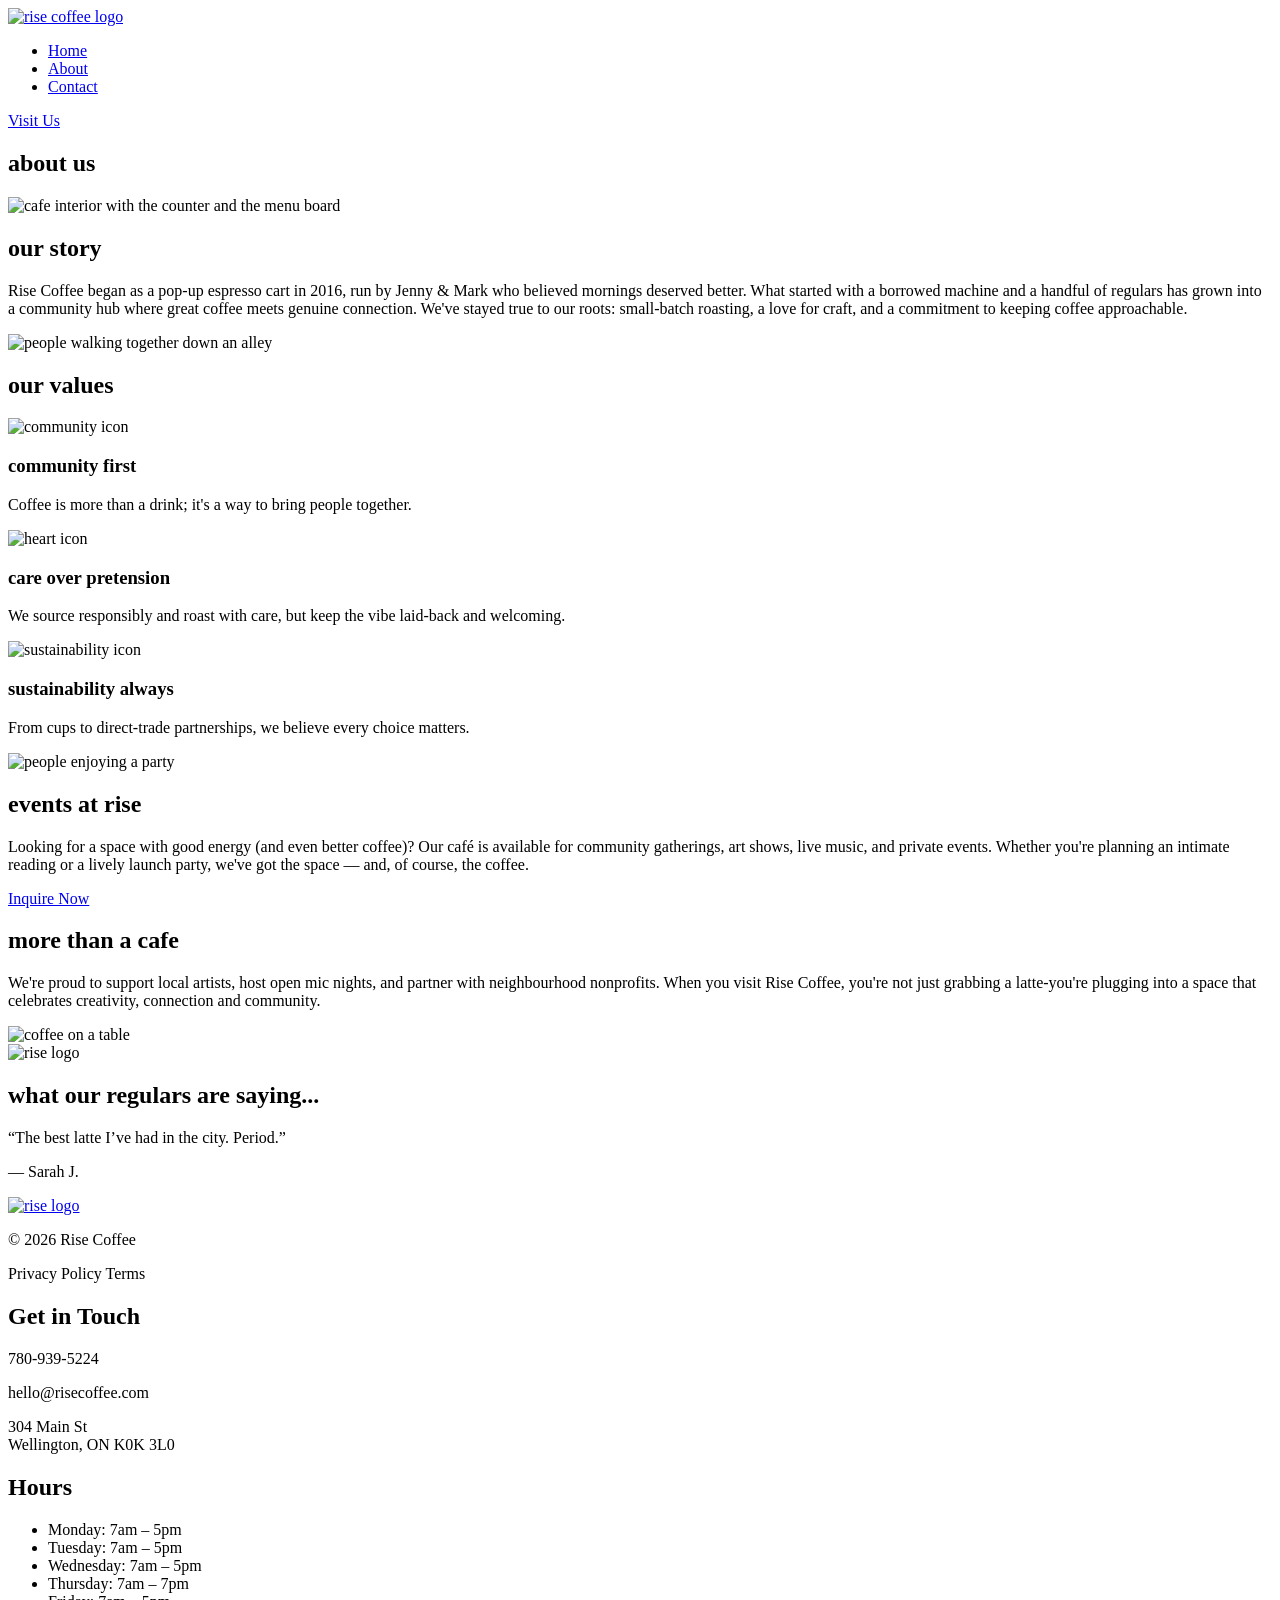
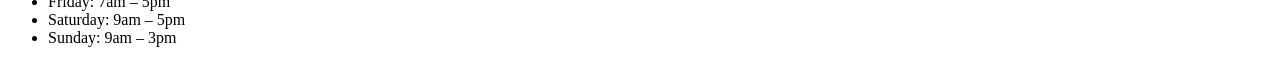
==== about.html @ 44389d26 "Add files via upload" ====
<!DOCTYPE html>
<html>
<head>
	<meta charset="utf-8">
	<meta name="viewport" content="width=device-width, initial-scale=1">
	<title>About | Rise Coffee</title>
	<link rel="stylesheet" href="normalize.css"> 
	<link rel="stylesheet" href="layout.css">
	<link rel="stylesheet" href="style.css"> 
	<link rel="preconnect" href="https://fonts.googleapis.com">
	<link rel="preconnect" href="https://fonts.gstatic.com" crossorigin>
	<link href="https://fonts.googleapis.com/css2?family=Space+Grotesk:wght@300..700&display=swap" rel="stylesheet">
</head>

<body>

<!-- Header -->
	<header>
		<div class= "header-content">
			<a href="index.html"><img src="images/rise-logo.svg" class="logo-header" alt="rise coffee logo"></a>
			<nav class= "nav">
				<ul>
					<li><a class="nav-link" href="index.html">Home</a></li>
					<li><a class="nav-link" href="about.html">About</a></li>
					<li><a class="nav-link" href="contact.html">Contact</a></li>
				</ul>
			</nav>
			<a class= "nav-button" href="index.html#visit">Visit Us</a>
				<div class="hamburger">
				 <div class="hamburger-bar"></div>
				 <div class="hamburger-bar"></div>
				 <div class="hamburger-bar"></div>
				</div>
		</div>
	</header>

	<main>

<!-- About Us -->
	<section class="section-padding sandstone-background">
		<div class="container">
			<div class="row row-justify-center">
				<h1> about us </h1>
			</div>
		</div>
		<div class="container">
			<div class="about-img">
				<img src="images/rise-coffee-2.jpg" class="about-hero-img" alt="cafe interior with the counter and the menu board">
				<img src="images/rise-icon.svg" class="about-icon" alt="">
			</div>
		</div>
	</section>

<!-- Our Story -->

	<section class="section-padding background-gold"> 
		<div class="container ">
			<div class="row row-align-center ">
				<div class="col col-lg-6 col-md-12 col-sm-12">
					<h2> our story</h2>
					<p> Rise Coffee began as a pop-up espresso cart in 2016, run by Jenny & Mark who believed mornings deserved better. What started with a borrowed machine and a handful of regulars has grown into a community hub where great coffee meets genuine connection. We've stayed true to our roots: small-batch roasting, a love for craft, and a commitment to keeping coffee approachable. </p>
				</div>
				<div class="col col-lg-6 col-md-12 col-sm-12 text-center">
					<div class="card-img-wrap">
						<img src="images/rise-coffee-10.jpg" class="story-image" alt="people walking together down an alley">
					</div>
				</div>
			</div>
		</div>
	</section>

<!-- Our Values Section -->

	<section class="sandstone-background section-padding">
	    	<h2 class="text-center">our values</h2>
	    	<div class="container">
		    	<div class="row">
			    	
			        	<div class="col col-lg-4 col-md-6 col-sm-12 text-center card-border">
			            	<img src="images/icon-1.png" class="icon-value" alt="community icon">
			            	<h3 class="text-center">community first</h3>
			            	<p class="text-center">Coffee is more than a drink; it's a way to bring people together.</p>
			        	</div>

			        	<div class="col col-lg-4 col-md-6 col-sm-12 text-center card-border">
			            	<img  src="images/Vector.png" class="icon-value" alt="heart icon">
			            	<h3 class="text-center">care over pretension</h3>
			            	<p class="text-center">We source responsibly and roast with care, but keep the vibe laid-back and welcoming.</p>
			        	</div>

			        	<div class="col col-lg-4 col-md-6 col-sm-12 text-center card-border">
			            	<img src="images/sustainability.png" class="icon-value" alt="sustainability icon">
			            	<h3 class="text-center">sustainability always</h3>
			            	<p class="text-center">From cups to direct-trade partnerships, we believe every choice matters.</p>
			        	</div>
			    	
			    </div>
			</div>
	</section>

<!-- Events -->

	<section class="sandstone-background section-padding">
		
			<div class="container">
				<div class="row row-align-center">

			    	<div class="events-image col col-lg-6 col-md-12 col-sm-12 text-center">
			    		<div class="card-img-wrap">
			       	 		<img src="images/rise-coffee-8.jpg" class="event-image card-img" alt='people enjoying a party'>
			       	 	</div>
			  		</div>

			   		<div class="events-text col col-lg-6 col-md-12 col-sm-12 event-text">
			        	<h2 >events at rise</h2>
			        	<p>Looking for a space with good energy (and even better coffee)? Our café is available for community gatherings, art shows, live music, and private events. Whether you're planning an intimate reading or a lively launch party, we've got the space — and, of course, the coffee.</p>
			        	<a class="button-secondary" href="contact.html">Inquire Now</a>
			   		</div>

			   	</div>
		   	</div>

	</section>

<!-- More than a Cafe -->

	<section class="background-gold section-padding"> 
		<div class="container ">
			<div class="row row-align-center">
				<div class="col col-lg-6 col-md-12 col-sm-12 event-text">
					<h2> more than a cafe </h2>
					<p> We're proud to support local artists, host open mic nights, and partner with neighbourhood nonprofits. When you visit Rise Coffee, you're not just grabbing a latte-you're plugging into a space that celebrates creativity, connection and community. </p>
				</div>
				<div class="col col-lg-6 col-md-12 col-sm-12 text-center">
					<div class="card-img-wrap">
						<img src="images/rise-coffee-9.jpg" class="card-img" alt="coffee on a table">
					</div>
				</div>
			</div>
		</div>
	</section>

	

<!-- Testimonials -->

	<section class="section-padding background-maroon">
			<div class="container">

				<!-- ROW -->
				<div class="row row-justify-center">
					<div class="col col-lg-8 col-md-12 col-sm-12 text-center">
						<!-- Decorative image, so alt is empty. A screen reader skips it. -->
						<img src="images/rise-icon-2.svg" class="icon-testimonial" alt="rise logo">
						<h2 class="text-white">what our regulars are saying...</h2>
						<p class="text-white quote">“The best latte I’ve had in the city. Period.”</p>
						<p class="text-white quote">— Sarah J.</p>
					</div>
				</div><!-- row ends -->

			</div><!-- container ends -->
		</section>

	</main>

<!-- FOOTER -->

	<footer class="section-padding background-plum">
		<div class="container">

			<!-- ROW -->
			<div class="row">

				<!-- COLUMN 1 -->
				<div class="col col-lg-4 col-md-6 col-sm-12">
					<a href="index.html"><img src="images/rise-logo.svg" class="logo-footer" alt="rise logo"></a>
					<p class="text-white">© 2026 Rise Coffee</p>
					<a class="nav-link">Privacy Policy</a>
					<a class="nav-link">Terms</a>
				</div>

				<!-- COLUMN 2 -->
				<div class="col col-lg-4 col-md-6 col-sm-12">
					<h2 class="text-white">Get in Touch</h2>
					<p class="text-white">780-939-5224</p>
					<p class="text-white">hello@risecoffee.com</p>
					<p class="text-white">304 Main St<br>Wellington, ON  K0K 3L0</p>
				</div>

				<!-- COLUMN 3 -->
				<div class="col col-lg-4 col-md-6 col-sm-12">
					<h2 class="text-white">Hours</h2>
					<ul>
						<li class="text-white">Monday: 7am – 5pm</li>
						<li class="text-white">Tuesday: 7am – 5pm</li>
						<li class="text-white">Wednesday: 7am – 5pm</li>
						<li class="text-white">Thursday: 7am – 7pm</li>
						<li class="text-white">Friday: 7am – 5pm</li>
						<li class="text-white">Saturday: 9am – 5pm</li>
						<li class="text-white">Sunday: 9am – 3pm</li>
					</ul>
				</div>

			</div><!-- row ends -->

		</div><!-- container ends -->
	</footer>
</body>
</html>
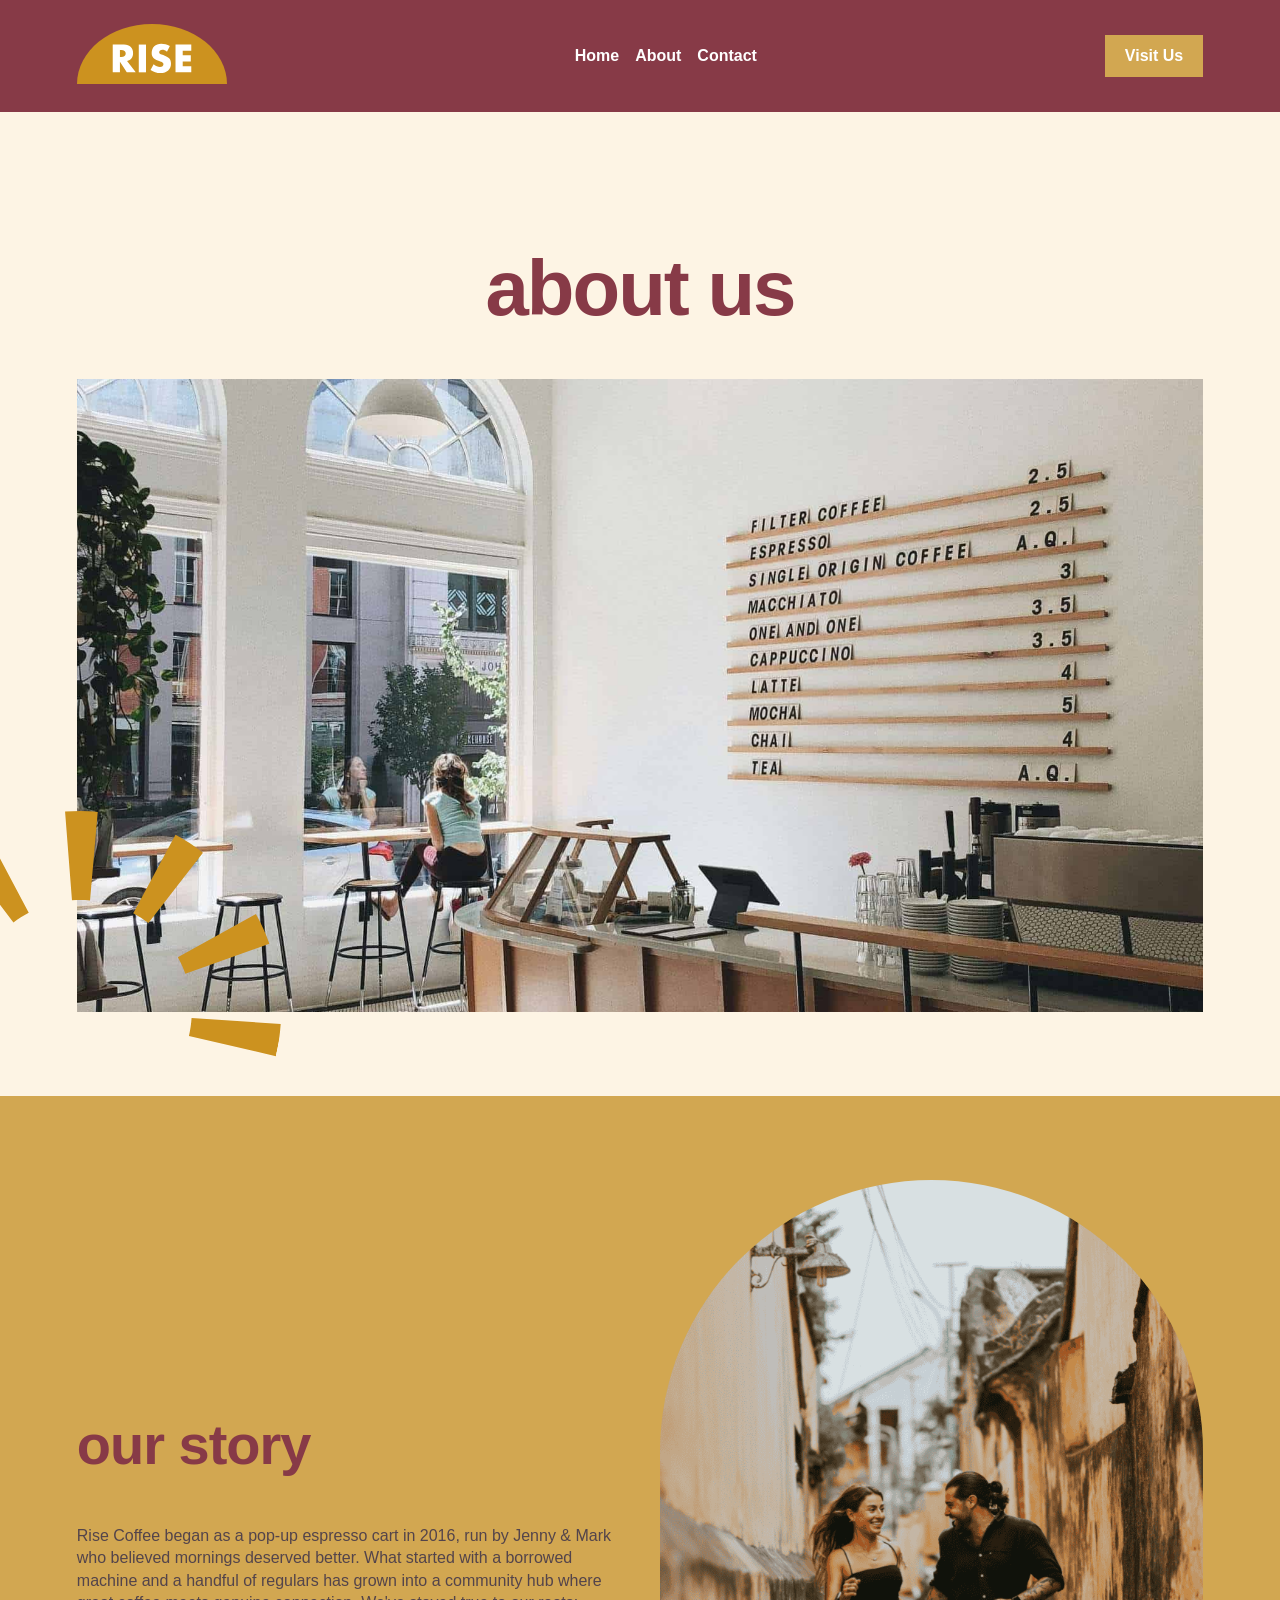
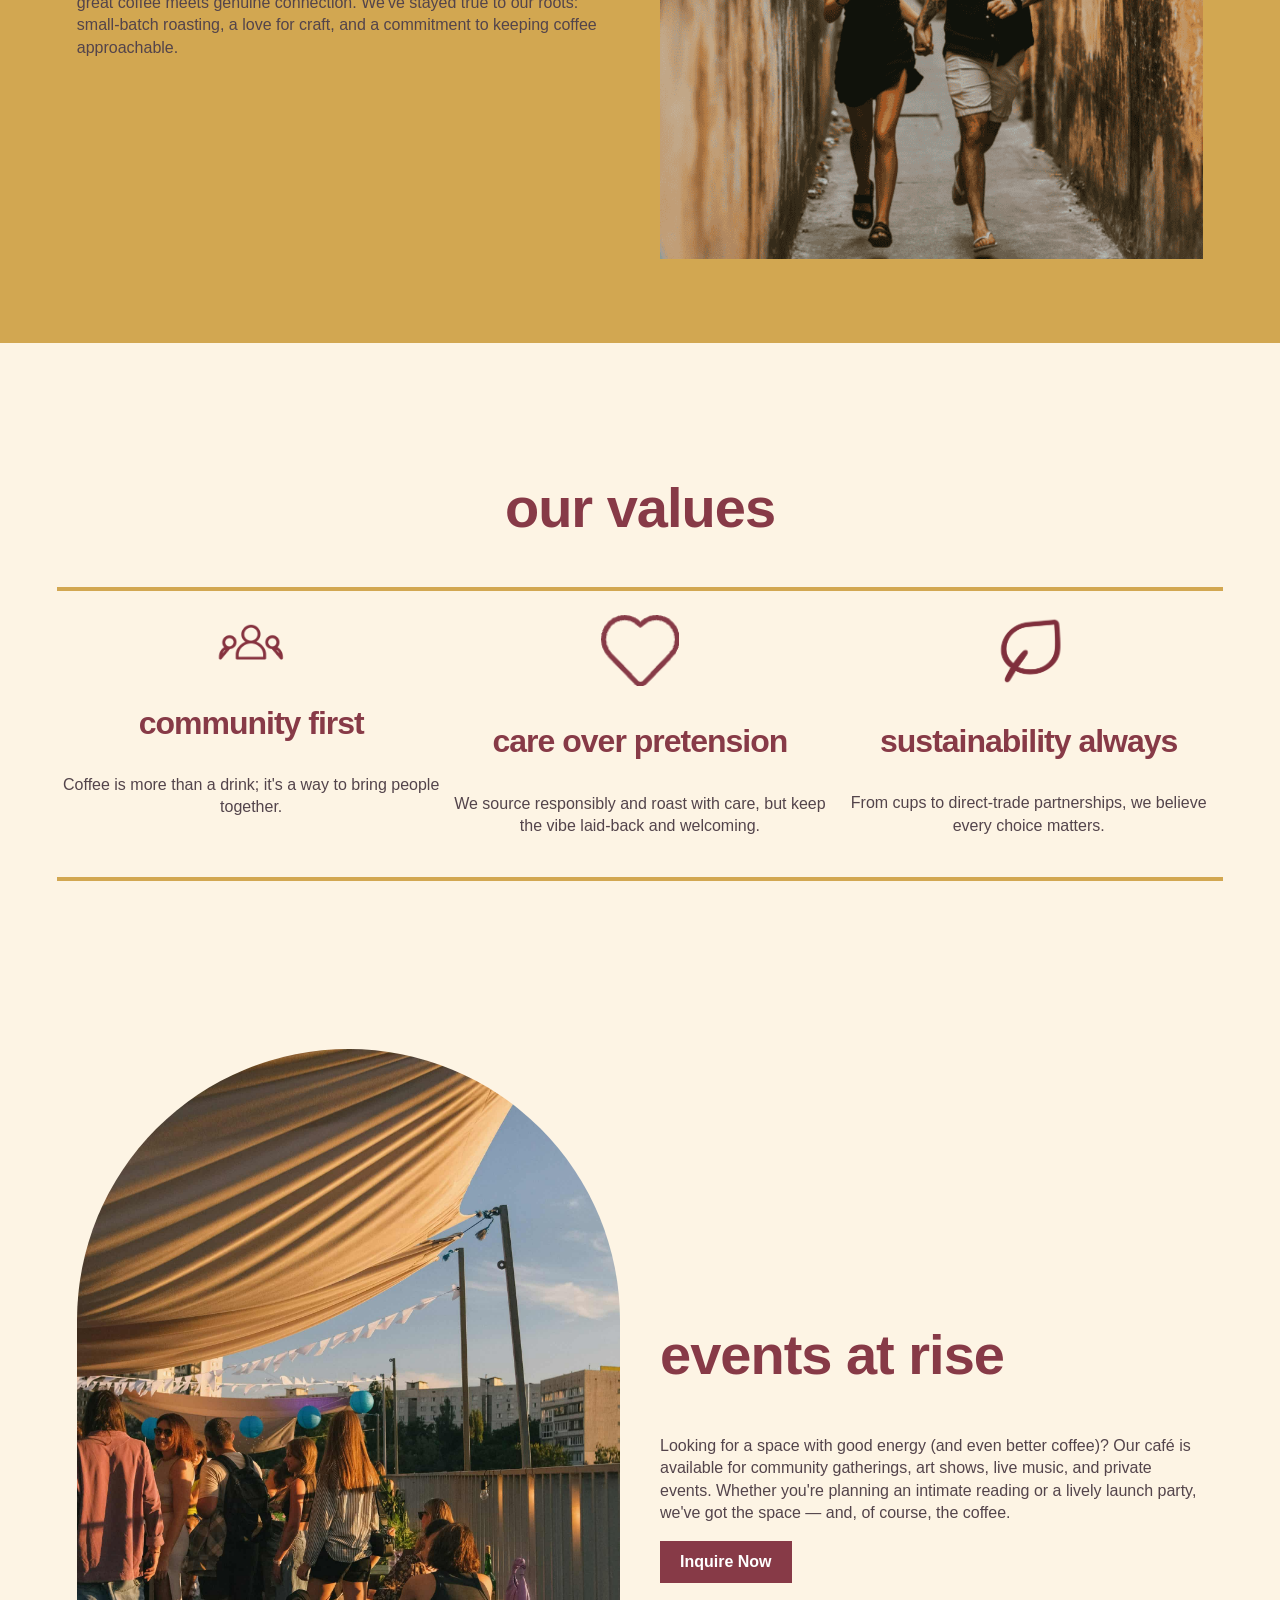
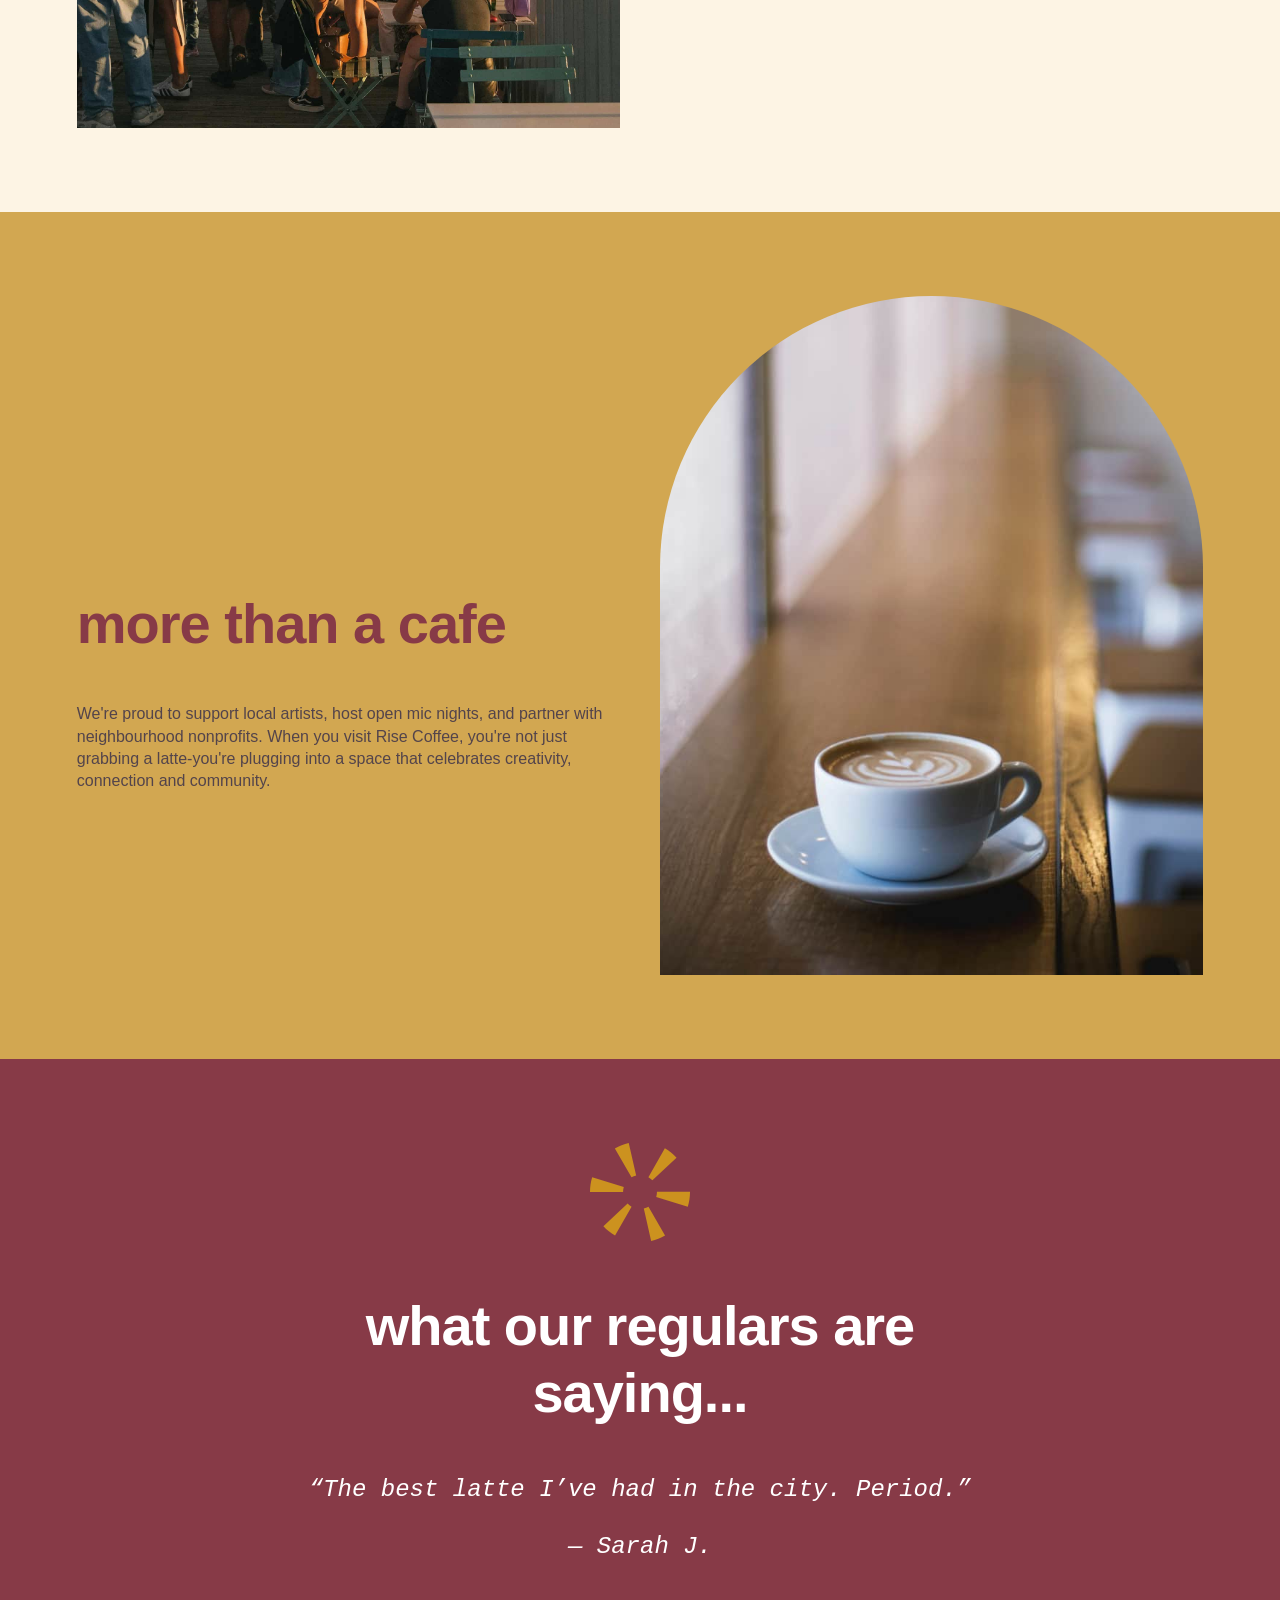
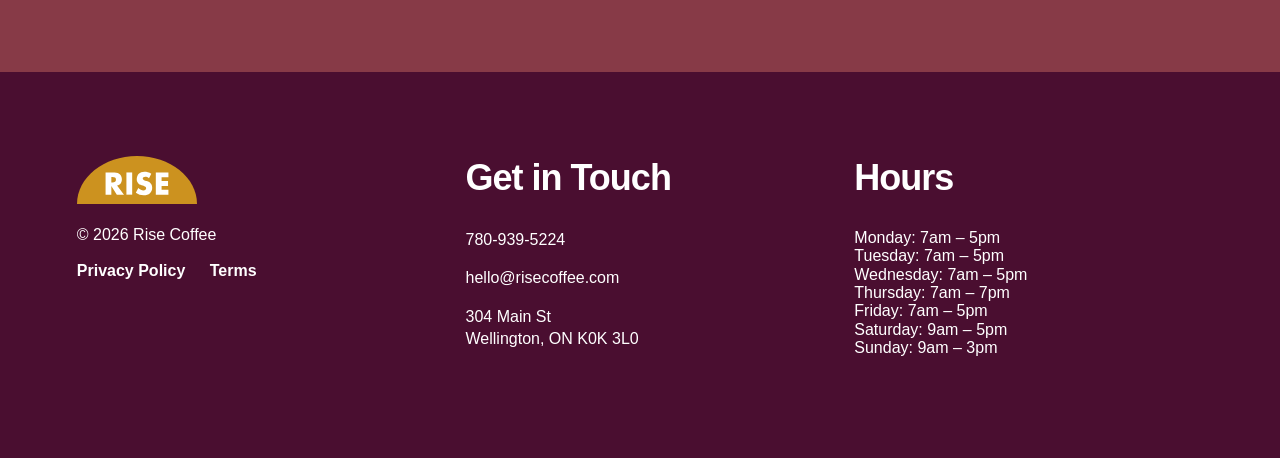
==== commit 7f4c19d2: "all pages up to date" ====
--- a/about.html
+++ b/about.html
@@ -1,15 +1,17 @@
 <!DOCTYPE html>
-<html>
+<html lang="en">
 <head>
 	<meta charset="utf-8">
 	<meta name="viewport" content="width=device-width, initial-scale=1">
 	<title>About | Rise Coffee</title>
+	<link rel="icon" href="images/favicon.png">
 	<link rel="stylesheet" href="normalize.css"> 
 	<link rel="stylesheet" href="layout.css">
 	<link rel="stylesheet" href="style.css"> 
 	<link rel="preconnect" href="https://fonts.googleapis.com">
 	<link rel="preconnect" href="https://fonts.gstatic.com" crossorigin>
 	<link href="https://fonts.googleapis.com/css2?family=Space+Grotesk:wght@300..700&display=swap" rel="stylesheet">
+	<meta name="description" content="A neighbourhood coffee shop on Whyte Avenue. Single origin, roasted here, open from seven.">
 </head>
 
 <body>
--- a/layout.css
+++ b/layout.css
@@ -0,0 +1,130 @@
+.container {
+	display: block;
+	width: 88%;
+	max-width: 1400px;
+	margin: 0 auto;
+
+}
+
+.container-full {
+	display: block;
+	width: 100%;
+	overflow-x: hidden;
+}
+
+/* ROW */
+
+.row {
+	display: flex;
+	flex-wrap: wrap;
+	align-items: stretch;
+	margin: 0px -20px;
+}
+
+.row-justify-end     { justify-content: flex-end; }
+.row-justify-center  { justify-content: center; }
+.row-justify-between { justify-content: space-between; }
+
+.row-align-end       { align-items: flex-end; }
+.row-align-center    { align-items: center; }
+
+/* COLUMNS */
+
+.col {
+	flex-grow: 1;
+	flex-shrink: 1;
+	flex-basis: 0%;
+	padding: 0px 20px;
+}
+
+.col-lg-1  { flex: 0 0 8.33%;  max-width: 8.33%; }
+.col-lg-2  { flex: 0 0 16.67%; max-width: 16.67%; }
+.col-lg-3  { flex: 0 0 25%;    max-width: 25%; }
+.col-lg-4  { flex: 0 0 33.33%; max-width: 33.33%; }
+.col-lg-5  { flex: 0 0 41.67%; max-width: 41.67%; }
+.col-lg-6  { flex: 0 0 50%;    max-width: 50%; }
+.col-lg-7  { flex: 0 0 58.33%; max-width: 58.33%; }
+.col-lg-8  { flex: 0 0 66.67%; max-width: 66.67%; }
+.col-lg-9  { flex: 0 0 75%;    max-width: 75%; }
+.col-lg-10 { flex: 0 0 83.33%; max-width: 83.33%; }
+.col-lg-11 { flex: 0 0 91.67%; max-width: 91.67%; }
+.col-lg-12 { flex: 0 0 100%;   max-width: 100%; }
+
+/* UTILITIES */
+
+.section-padding { padding: 84px 0px; }
+.text-center     { text-align: center; }
+.text-right      { text-align: right; }
+.img-full        { display: block; width: 100%; }
+
+/* Images */
+.story-image {
+  width: 100%;
+  height: 100%;
+  object-fit: cover;
+  display: block;
+}
+.event-image {
+  width: 100%;
+  height: 100%;
+  object-fit: cover;
+  display: block;
+}
+
+.event-text {
+	padding-top: 80px;
+}
+
+.icons {
+	padding-left: 50px;
+}
+
+/* ============================================
+   TABLET   481 to 768
+   ============================================ */
+
+@media screen and (max-width: 768px) and (min-width: 481px) {
+
+	.col-md-1  { flex-basis: 8.33%;   max-width: 8.33%; }
+	.col-md-2  { flex-basis: 16.67%;  max-width: 16.67%; }
+	.col-md-3  { flex-basis: 25.00%;  max-width: 25.00%; }
+	.col-md-4  { flex-basis: 33.33%;  max-width: 33.33%; }
+	.col-md-5  { flex-basis: 41.67%;  max-width: 41.67%; }
+	.col-md-6  { flex-basis: 50.00%;  max-width: 50.00%; }
+	.col-md-7  { flex-basis: 58.33%;  max-width: 58.33%; }
+	.col-md-8  { flex-basis: 66.67%;  max-width: 66.67%; }
+	.col-md-9  { flex-basis: 75.00%;  max-width: 75.00%; }
+	.col-md-10 { flex-basis: 83.33%;  max-width: 83.33%; }
+	.col-md-11 { flex-basis: 91.67%;  max-width: 91.67%; }
+	.col-md-12 { flex-basis: 100%;    max-width: 100%; }
+
+}
+
+/* ============================================
+   SMARTPHONE   480 and below
+   Written after the tablet block, so it wins.
+   ============================================ */
+
+@media screen and (max-width: 480px) {
+
+	.col-sm-1  { flex-basis: 8.33%;   max-width: 8.33%; }
+	.col-sm-2  { flex-basis: 16.67%;  max-width: 16.67%; }
+	.col-sm-3  { flex-basis: 25.00%;  max-width: 25.00%; }
+	.col-sm-4  { flex-basis: 33.33%;  max-width: 33.33%; }
+	.col-sm-5  { flex-basis: 41.67%;  max-width: 41.67%; }
+	.col-sm-6  { flex-basis: 50.00%;  max-width: 50.00%; }
+	.col-sm-7  { flex-basis: 58.33%;  max-width: 58.33%; }
+	.col-sm-8  { flex-basis: 66.67%;  max-width: 66.67%; }
+	.col-sm-9  { flex-basis: 75.00%;  max-width: 75.00%; }
+	.col-sm-10 { flex-basis: 83.33%;  max-width: 83.33%; }
+	.col-sm-11 { flex-basis: 91.67%;  max-width: 91.67%; }
+	.col-sm-12 { flex-basis: 100%;    max-width: 100%; }
+
+}
+
+/* LAPTOP */
+@media screen and (max-width: 1279px) and (min-width: 769px) { }
+/* DESKTOP */
+@media screen and (max-width: 1440px) and (min-width: 1280px) { }
+/* EXTRA-LARGE */
+@media screen and (min-width: 1441px) { }
--- a/style.css
+++ b/style.css
@@ -0,0 +1,275 @@
+/* GLOBAL STYLES */
+html { box-sizing: border-box; }
+*, *:before, *:after { box-sizing: inherit; }
+
+body {
+  margin: 0px;
+  font-family: "Space Grotesk", sans-serif;
+  color: #53444B;
+  background-color: #FFF4E2;
+}
+
+header {
+ background-color: #873A47;
+ padding: 24px 6%;
+}
+
+.hamburger {
+ display: none;
+ width: 32px;
+ height: 24px;
+ flex-direction: column;
+ justify-content: space-between;
+}
+.hamburger-bar {
+ width: 100%;
+ height: 4px;
+ background-color: #ffffff;
+ border-radius: 2px;
+}
+
+nav ul { display: flex; justify-content: center; gap: 50px; }
+.nav-link { color: #ffffff; text-decoration: none;
+ font-weight: bold; }
+
+
+
+
+/* BACKGROUNDS */
+.background-gold   { background-color: #D2A751; }
+.background-maroon { background-color: #873A47; }
+.sandstone-background {background-color: #FDF4E4;}
+.text-white        { color: white; }
+.background-plum { background-color: #4A0E30; }
+
+/* FONTS */
+h1 { font-size: 78px; line-height: 100%; font-weight: 700; letter-spacing: -2px; color: #873A47; }
+h2 { font-size: 56px; line-height: 120%; font-weight: 700; letter-spacing: -1px; color: #873A47; }
+h3 { font-size: 32px; line-height: 120%; font-weight: 700; letter-spacing: -1px; color: #873A47; }
+p  { font-size: 16px; line-height: 140%; font-weight: 400; color: #53444B; }
+
+.paragraph-large {
+  font-size: 40px;
+  line-height: 120%;
+  font-weight: 700;
+  letter-spacing: -1px;
+  color: #873A47;
+}
+
+
+/* NAVIGATION */
+nav li { list-style: none; padding-left: 0; }   /* targets the list items inside a nav */
+nav ul { display: flex; justify-content: center; gap: 16px; }
+.nav-link { color: #ffffff; text-decoration: none; }
+
+/* Images */
+
+
+
+
+.card-img-wrap {
+  width: 100%;
+  aspect-ratio: 4/5;
+  border-radius: 999px 999px 0px 0px;
+  overflow: hidden;
+}
+
+
+
+.card-img {
+  width: 100%;
+  height: 100%;
+  object-fit: cover;
+
+}
+
+.hero-img {
+  position: relative;
+  background-image: url(image/rise-coffe-1.jpg);
+  background-size: cover;
+  background-repeat: no-repeat;
+  height: 600px;
+}
+/* src is for html, whereas url is for css, but there are basically the same thing*/
+.hero-icon {
+  position: absolute;
+  width: 20%;
+  top: -35%;
+  right: -15%;
+  transform: rotate(-12deg);
+}
+
+.about-img {
+  position: relative;
+} 
+
+.about-hero-img {
+  display: block;
+  width: 100%;
+  aspect-ratio: 16 / 9;
+  object-fit: cover;
+}
+
+.about-icon {
+  position: absolute;
+  width: 20%;
+  bottom: -18%;
+  left: -8%;
+  transform: rotate(-258deg);
+}
+
+.gradient-1{
+  width:100%;
+  position: absolute;
+  bottom: 0; left: 0;
+  z-index: 1;
+}
+
+.z-index-2 {
+  position: relative;
+  z-index: 2;
+}
+
+.position-relative{
+  position: relative;
+  overflow: hidden;
+}
+
+/* Button */ 
+.button {
+  display: inline-block;
+    background-color: #D2A751;
+    color: white;
+    text-decoration: none;
+    padding: 12px 20px;
+    font-weight: bold;
+}
+
+.nav-button {
+  display: inline-block;
+    background-color: #D2A751;
+    color: white;
+    text-decoration: none;
+    padding: 12px 20px;
+    font-weight: bold;
+}
+
+.button:hover {
+  background-color: #E6C27A;
+}
+
+.button-secondary {
+  display: inline-block;
+  color: white;
+  padding: 12px 20px;
+  font-weight: bold;
+  text-decoration: none;
+  background-color: #873A47;
+}
+
+.button-secondary:hover {
+  background-color: #4A0E30;
+}
+
+.header-content {
+  display: flex;
+  align-items: center;
+  justify-content: space-between;
+}
+
+/* General */
+.card-border{
+  border-top: solid 4px #D2A751;
+  border-bottom: solid 4px #D2A751;
+  padding: 24px 0;
+  flex-grow: 1;
+}
+
+.card {
+  display: flex;
+  flex-direction: column;
+  height: 100%;
+  gap: 24px;
+}
+
+.quote { 
+  font-family: "Space Mono", monospace; 
+  font-style: italic; 
+  font-size: 24px; 
+}
+
+footer .nav-link { margin-right: 20px; }
+
+/* Forms */
+.contact-form {
+  display: grid;
+  grid-template-columns: 1fr 1fr;
+  gap: 24px;
+}
+
+.input-text, .input-message {
+  width: 100%;
+}
+
+.message-text {
+  height: 200px;
+}
+
+.field-wide {
+  grid-column: 1/3;
+}
+
+.form-submit {
+  grid-column: 1/3;
+  justify-self: start;
+  border: none;
+}
+
+ul {
+  list-style: none;
+  padding: 0px;
+}
+
+footer h2 {
+  margin-top: 0;
+  font-size: 36px;
+} 
+
+
+/* Logos and icons */
+.logo-header { width: 150px; }
+.logo-footer { width: 120px; }
+.icon-testimonial { width: 100px; }
+.icon-value { width: 20%; }
+
+
+@media screen and (max-width: 480px) {
+header { padding: 16px 6%; }
+ .logo { width: 104px; }
+ nav { display: none; }
+ .nav-button { display: none; }
+ .hamburger { display: flex; }
+ h1 { font-size: 40px; }
+ h2 { font-size: 32px; }
+ h3 { font-size: 24px; }
+ footer h2 { font-size: 24px; }
+ .paragraph-large { font-size: 24px; }
+ .section-padding { padding: 40px 0; }
+ .contact-form { grid-template-columns: 1fr; }
+ .field-wide, .form-submit { grid-column: 1; }
+ .header-content { flex-direction: column; gap: 12px; }
+}
+
+/* TABLET */
+
+@media screen and (max-width: 768px) and (min-width: 481px) {
+  nav { display: none; }
+ .nav-button { display: none; }
+ .hamburger { display: flex; }
+ h1 { font-size: 56px; }
+ h2 { font-size: 40px; }
+ h3 { font-size: 28px; }
+ footer h2 { font-size: 32px; }
+ .paragraph-large { font-size: 30px; }
+ .section-padding { padding: 56px 0; }
+}
